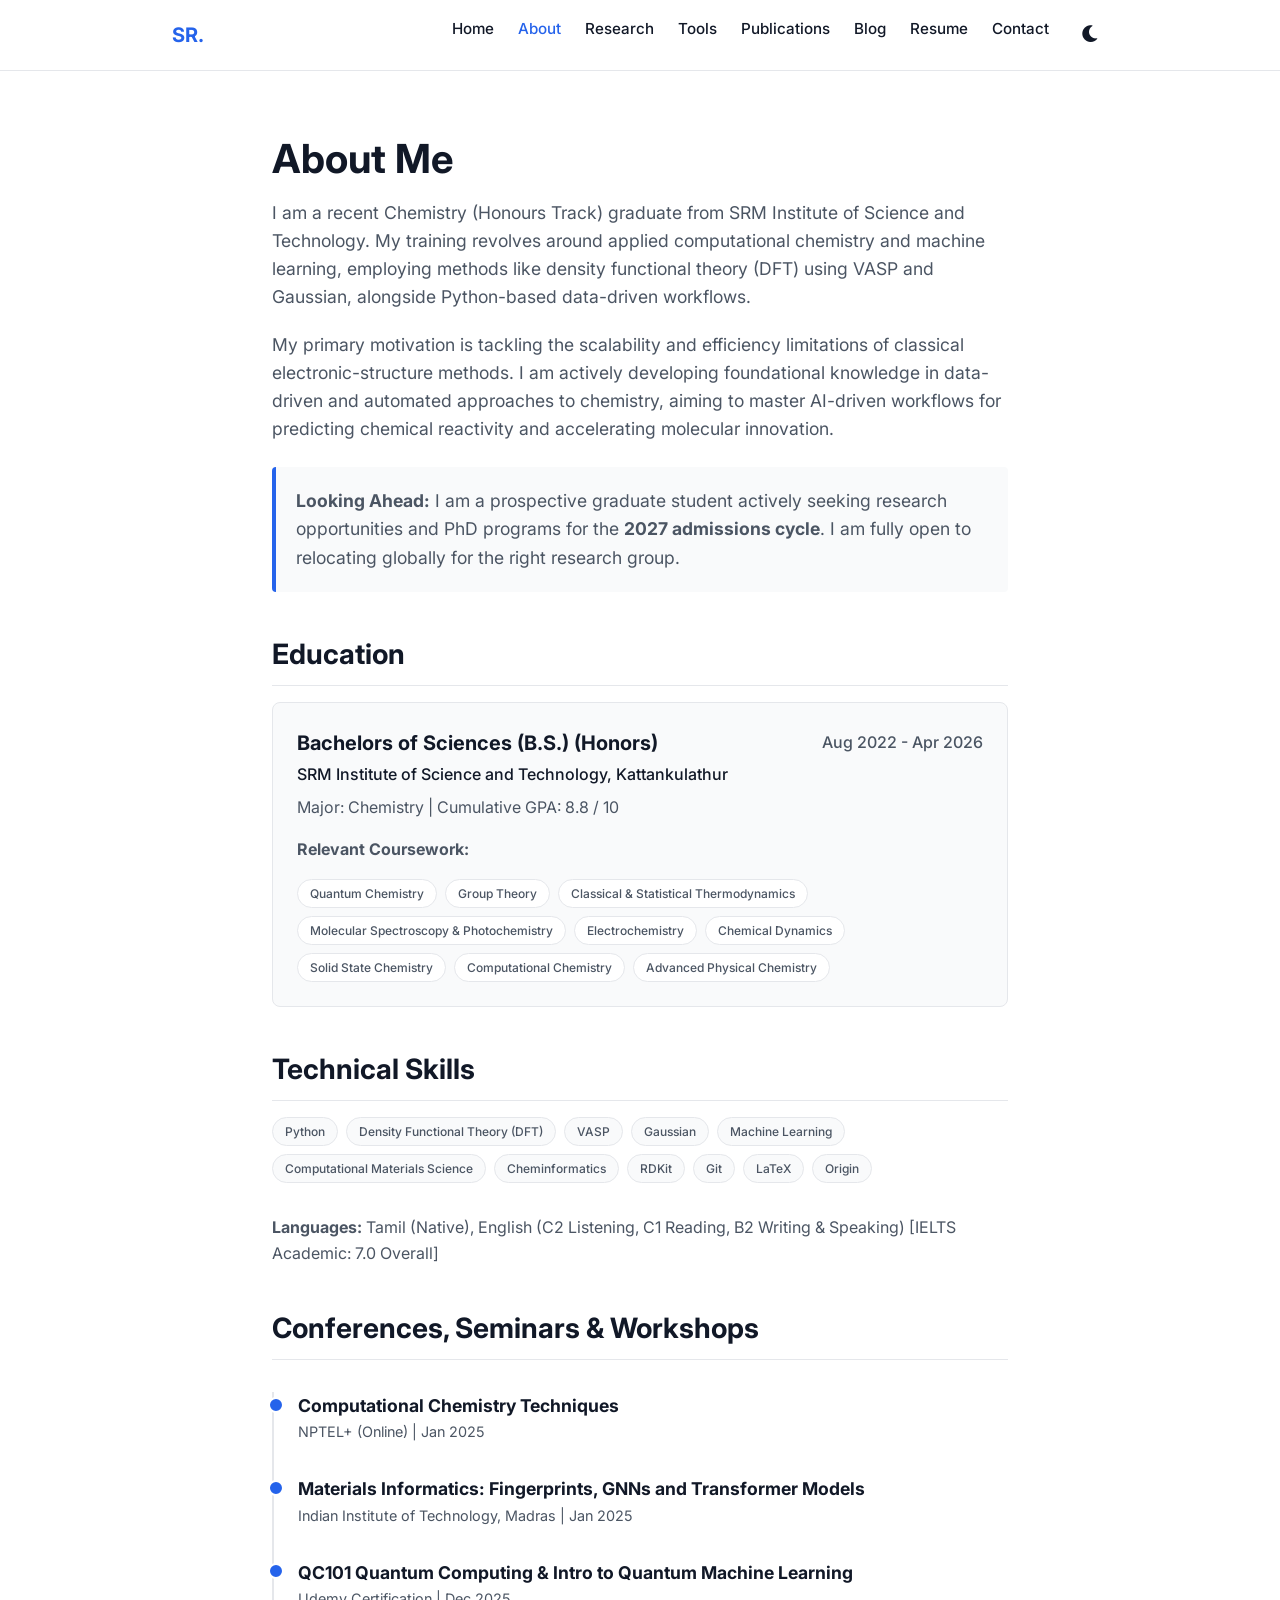
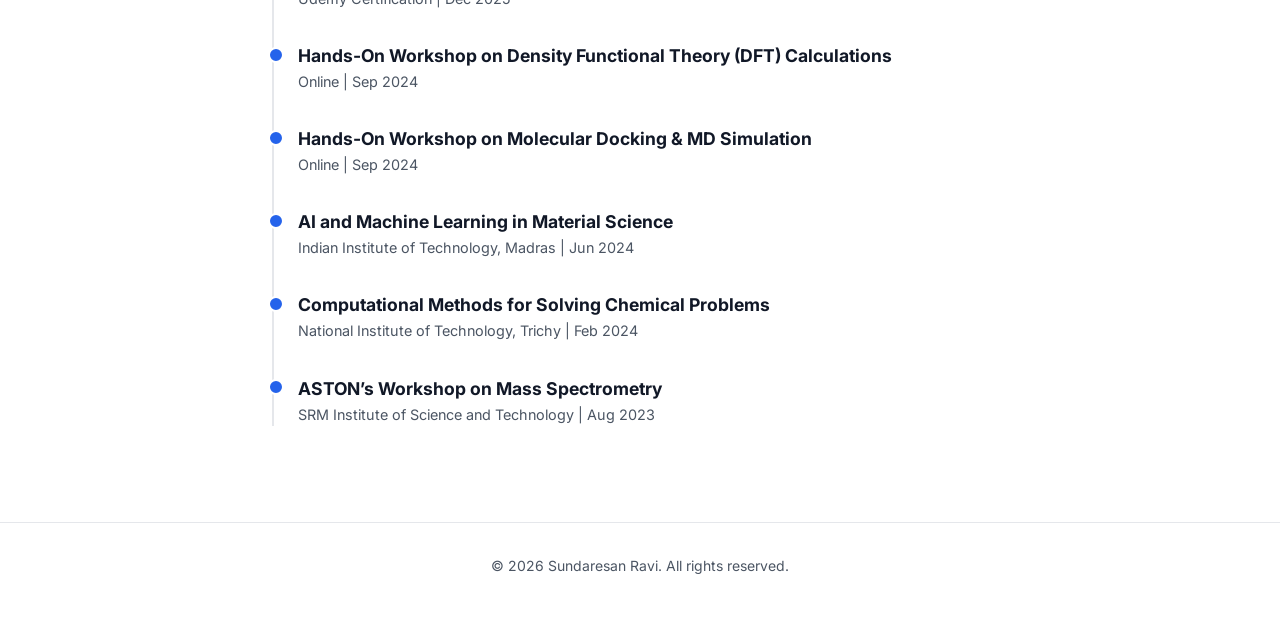
==== about.html @ dd12f919 "Add files via upload" ====
<!DOCTYPE html>
<html lang="en">
<head>
  <meta charset="UTF-8">
  <meta name="viewport" content="width=device-width, initial-scale=1.0">
  <meta name="description" content="About Sundaresan Ravi - Education, Skills, and Timeline">
  <title>About | Sundaresan Ravi</title>
  <link rel="stylesheet" href="css/style.css">
  <link href="https://fonts.googleapis.com/css2?family=Inter:wght@400;500;700&display=swap" rel="stylesheet">
  <link rel="stylesheet" href="https://cdnjs.cloudflare.com/ajax/libs/font-awesome/6.0.0/css/all.min.css">
</head>
<body>
  <header>
    <nav>
      <div class="logo">
        <a href="index.html" style="font-weight: 700; font-size: 1.25rem;">SR.</a>
      </div>
      <button class="mobile-menu-btn" id="mobile-menu-btn" aria-label="Toggle navigation menu" aria-expanded="false">
        <i class="fas fa-bars"></i>
      </button>
      <ul class="nav-links" id="nav-links">
        <li><a href="index.html">Home</a></li>
        <li><a href="about.html">About</a></li>
        <li><a href="research.html">Research</a></li>
        <li><a href="tools.html">Tools</a></li>
        <li><a href="publications.html">Publications</a></li>
        <li><a href="blog.html">Blog</a></li>
        <li><a href="resume.html">Resume</a></li>
        <li><a href="contact.html">Contact</a></li>
        <li>
          <button class="theme-toggle" id="theme-toggle" aria-label="Toggle dark mode">
            <i class="fas fa-moon"></i>
          </button>
        </li>
      </ul>
    </nav>
  </header>

  <main class="fade-in">
    <h1>About Me</h1>
    <p style="font-size: 1.1rem;">
      I am a recent Chemistry (Honours Track) graduate from SRM Institute of Science and Technology. 
      My training revolves around applied computational chemistry and machine learning, employing methods like density functional theory (DFT) 
      using VASP and Gaussian, alongside Python-based data-driven workflows.
    </p>
    <p style="font-size: 1.1rem;">
      My primary motivation is tackling the scalability and efficiency limitations of classical electronic-structure methods. 
      I am actively developing foundational knowledge in data-driven and automated approaches to chemistry, 
      aiming to master AI-driven workflows for predicting chemical reactivity and accelerating molecular innovation.
    </p>
    
    <p style="font-size: 1.1rem; padding: 1.25rem; background: var(--card-bg); border-left: 4px solid var(--accent-color); margin-top: 1.5rem; margin-bottom: 2rem; border-radius: 4px;">
      <strong>Looking Ahead:</strong> I am a prospective graduate student actively seeking research opportunities and PhD programs for the <strong>2027 admissions cycle</strong>. I am fully open to relocating globally for the right research group.
    </p>

    <h2>Education</h2>
    <div class="card">
      <div style="display: flex; justify-content: space-between; align-items: flex-start; flex-wrap: wrap;">
        <div>
          <h3 style="margin-bottom: 0.2rem;">Bachelors of Sciences (B.S.) (Honors)</h3>
          <p style="margin-bottom: 0.5rem; font-weight: 500; color: var(--text-main);">SRM Institute of Science and Technology, Kattankulathur</p>
          <p style="margin-bottom: 0;">Major: Chemistry | Cumulative GPA: 8.8 / 10</p>
        </div>
        <div style="color: var(--text-muted); font-weight: 500; margin-top: 0.2rem;">
          Aug 2022 - Apr 2026
        </div>
      </div>
      <div style="margin-top: 1rem;">
        <p style="margin-bottom: 0.5rem;"><strong>Relevant Coursework:</strong></p>
        <div class="tag-list">
          <span class="tag">Quantum Chemistry</span>
          <span class="tag">Group Theory</span>
          <span class="tag">Classical & Statistical Thermodynamics</span>
          <span class="tag">Molecular Spectroscopy & Photochemistry</span>
          <span class="tag">Electrochemistry</span>
          <span class="tag">Chemical Dynamics</span>
          <span class="tag">Solid State Chemistry</span>
          <span class="tag">Computational Chemistry</span>
          <span class="tag">Advanced Physical Chemistry</span>
        </div>
      </div>
    </div>

    <h2>Technical Skills</h2>
    <div class="tag-list" style="margin-bottom: 2rem;">
      <span class="tag" style="background-color: var(--card-bg);">Python</span>
      <span class="tag" style="background-color: var(--card-bg);">Density Functional Theory (DFT)</span>
      <span class="tag" style="background-color: var(--card-bg);">VASP</span>
      <span class="tag" style="background-color: var(--card-bg);">Gaussian</span>
      <span class="tag" style="background-color: var(--card-bg);">Machine Learning</span>
      <span class="tag" style="background-color: var(--card-bg);">Computational Materials Science</span>
      <span class="tag" style="background-color: var(--card-bg);">Cheminformatics</span>
      <span class="tag" style="background-color: var(--card-bg);">RDKit</span>
      <span class="tag" style="background-color: var(--card-bg);">Git</span>
      <span class="tag" style="background-color: var(--card-bg);">LaTeX</span>
      <span class="tag" style="background-color: var(--card-bg);">Origin</span>
    </div>
    
    <p><strong>Languages:</strong> Tamil (Native), English (C2 Listening, C1 Reading, B2 Writing & Speaking) [IELTS Academic: 7.0 Overall]</p>

    <h2>Conferences, Seminars & Workshops</h2>
    <div class="timeline">
      <div class="timeline-item">
        <h3 style="margin: 0; font-size: 1.1rem;">Computational Chemistry Techniques</h3>
        <p style="margin: 0; font-size: 0.9rem;">NPTEL+ (Online) | Jan 2025</p>
      </div>
      <div class="timeline-item">
        <h3 style="margin: 0; font-size: 1.1rem;">Materials Informatics: Fingerprints, GNNs and Transformer Models</h3>
        <p style="margin: 0; font-size: 0.9rem;">Indian Institute of Technology, Madras | Jan 2025</p>
      </div>
      <div class="timeline-item">
        <h3 style="margin: 0; font-size: 1.1rem;">QC101 Quantum Computing & Intro to Quantum Machine Learning</h3>
        <p style="margin: 0; font-size: 0.9rem;">Udemy Certification | Dec 2025</p>
      </div>
      <div class="timeline-item">
        <h3 style="margin: 0; font-size: 1.1rem;">Hands-On Workshop on Density Functional Theory (DFT) Calculations</h3>
        <p style="margin: 0; font-size: 0.9rem;">Online | Sep 2024</p>
      </div>
      <div class="timeline-item">
        <h3 style="margin: 0; font-size: 1.1rem;">Hands-On Workshop on Molecular Docking & MD Simulation</h3>
        <p style="margin: 0; font-size: 0.9rem;">Online | Sep 2024</p>
      </div>
      <div class="timeline-item">
        <h3 style="margin: 0; font-size: 1.1rem;">AI and Machine Learning in Material Science</h3>
        <p style="margin: 0; font-size: 0.9rem;">Indian Institute of Technology, Madras | Jun 2024</p>
      </div>
      <div class="timeline-item">
        <h3 style="margin: 0; font-size: 1.1rem;">Computational Methods for Solving Chemical Problems</h3>
        <p style="margin: 0; font-size: 0.9rem;">National Institute of Technology, Trichy | Feb 2024</p>
      </div>
      <div class="timeline-item">
        <h3 style="margin: 0; font-size: 1.1rem;">ASTON’s Workshop on Mass Spectrometry</h3>
        <p style="margin: 0; font-size: 0.9rem;">SRM Institute of Science and Technology | Aug 2023</p>
      </div>
    </div>
  </main>

  <footer>
    <p>&copy; 2026 Sundaresan Ravi. All rights reserved.</p>
  </footer>
  <script src="js/main.js"></script>
</body>
</html>
---- css/style.css ----
:root {
  --bg-color: #ffffff;
  --text-main: #111827;
  --text-muted: #4b5563;
  --accent-color: #2563eb;
  --accent-hover: #1d4ed8;
  --nav-bg: rgba(255, 255, 255, 0.8);
  --border-color: #e5e7eb;
  --card-bg: #f9fafb;
}

[data-theme="dark"] {
  --bg-color: #000000;
  --text-main: #ffffff;
  --text-muted: #a1a1aa;
  --accent-color: #60a5fa;
  --accent-hover: #93c5fd;
  --nav-bg: rgba(0, 0, 0, 0.8);
  --border-color: #27272a;
  --card-bg: #121212;
}

* {
  margin: 0;
  padding: 0;
  box-sizing: border-box;
}

body {
  font-family: 'Inter', -apple-system, BlinkMacSystemFont, "Segoe UI", Roboto, Helvetica, Arial, sans-serif;
  background-color: var(--bg-color);
  color: var(--text-main);
  line-height: 1.6;
  transition: background-color 0.3s ease, color 0.3s ease;
}

a {
  color: var(--accent-color);
  text-decoration: none;
  transition: color 0.2s ease;
}

a:hover {
  color: var(--accent-hover);
}

header {
  position: sticky;
  top: 0;
  z-index: 100;
  background: var(--nav-bg);
  backdrop-filter: blur(10px);
  border-bottom: 1px solid var(--border-color);
}

nav {
  max-width: 1000px;
  margin: 0 auto;
  padding: 1rem 2rem;
  display: flex;
  justify-content: space-between;
  align-items: center;
}

.nav-links {
  display: flex;
  gap: 1.5rem;
  list-style: none;
}

.nav-links a {
  color: var(--text-main);
  font-weight: 500;
  font-size: 0.95rem;
}

.nav-links a:hover,
.nav-links a.active {
  color: var(--accent-color);
}

.theme-toggle {
  background: none;
  border: none;
  cursor: pointer;
  color: var(--text-main);
  font-size: 1.2rem;
  padding: 0.5rem;
  border-radius: 50%;
  transition: background-color 0.2s;
}

.theme-toggle:hover {
  background-color: var(--card-bg);
}

.mobile-menu-btn {
  display: none;
  background: none;
  border: none;
  cursor: pointer;
  color: var(--text-main);
  font-size: 1.5rem;
}

main {
  max-width: 800px;
  margin: 0 auto;
  padding: 4rem 2rem;
  min-height: calc(100vh - 140px);
}

h1, h2, h3, h4 {
  color: var(--text-main);
  margin-bottom: 1rem;
  font-weight: 700;
}

h1 {
  font-size: 2.5rem;
  line-height: 1.2;
}

h2 {
  font-size: 1.75rem;
  margin-top: 2.5rem;
  border-bottom: 1px solid var(--border-color);
  padding-bottom: 0.5rem;
}

h3 {
  font-size: 1.25rem;
  margin-top: 1.5rem;
}

p {
  margin-bottom: 1.2rem;
  color: var(--text-muted);
}

.hero {
  display: flex;
  align-items: center;
  gap: 2rem;
  margin-bottom: 3rem;
}

.hero-text {
  flex: 1;
}

.hero-text h1 {
  margin-bottom: 0.5rem;
}

.hero-text .tagline {
  font-size: 1.25rem;
  color: var(--accent-color);
  margin-bottom: 1rem;
  font-weight: 500;
}

.btn {
  display: inline-block;
  padding: 0.5rem 1.25rem;
  border-radius: 6px;
  font-weight: 500;
  text-align: center;
  transition: background-color 0.2s, color 0.2s;
  cursor: pointer;
}

.btn-primary {
  background-color: var(--accent-color);
  color: #fff !important;
}

.btn-primary:hover {
  background-color: var(--accent-hover);
}

.btn-outline {
  border: 1px solid var(--border-color);
  color: var(--text-main) !important;
}

.btn-outline:hover {
  border-color: var(--accent-color);
  color: var(--accent-color) !important;
}

.card {
  background-color: var(--card-bg);
  border: 1px solid var(--border-color);
  border-radius: 8px;
  padding: 1.5rem;
  margin-bottom: 1.5rem;
  transition: transform 0.2s, box-shadow 0.2s;
}

.card:hover {
  transform: translateY(-2px);
  box-shadow: 0 4px 6px -1px rgba(0, 0, 0, 0.1);
}

.card h3 {
  margin-top: 0;
  margin-bottom: 0.5rem;
}

.card-meta {
  font-size: 0.875rem;
  color: var(--text-muted);
  margin-bottom: 1rem;
  font-weight: 500;
}

.tag-list {
  display: flex;
  flex-wrap: wrap;
  gap: 0.5rem;
  margin-top: 1rem;
}

.tag {
  background-color: var(--bg-color);
  border: 1px solid var(--border-color);
  padding: 0.25rem 0.75rem;
  border-radius: 9999px;
  font-size: 0.75rem;
  font-weight: 500;
  color: var(--text-muted);
}

.timeline {
  position: relative;
  border-left: 2px solid var(--border-color);
  padding-left: 1.5rem;
  margin-top: 2rem;
}

.timeline-item {
  position: relative;
  margin-bottom: 2rem;
}

.timeline-item::before {
  content: '';
  position: absolute;
  left: -1.85rem;
  top: 0.3rem;
  width: 0.75rem;
  height: 0.75rem;
  background-color: var(--accent-color);
  border-radius: 50%;
  border: 2px solid var(--bg-color);
}

.contact-grid {
  display: grid;
  grid-template-columns: repeat(auto-fit, minmax(250px, 1fr));
  gap: 1.5rem;
  margin-top: 2rem;
}

.contact-item {
  display: flex;
  align-items: center;
  gap: 1rem;
  padding: 1rem;
  background: var(--card-bg);
  border: 1px solid var(--border-color);
  border-radius: 8px;
}

.contact-item i {
  font-size: 1.5rem;
  color: var(--accent-color);
}

footer {
  text-align: center;
  padding: 2rem;
  border-top: 1px solid var(--border-color);
  color: var(--text-muted);
  font-size: 0.875rem;
}

/* Animations */
.fade-in {
  animation: fadeIn 0.5s ease-in-out;
}

@keyframes fadeIn {
  from { opacity: 0; transform: translateY(10px); }
  to { opacity: 1; transform: translateY(0); }
}

/* Responsive */
@media (max-width: 768px) {
  .nav-links {
    display: none;
    position: absolute;
    top: 100%;
    left: 0;
    width: 100%;
    background: var(--nav-bg);
    flex-direction: column;
    padding: 1rem;
    border-bottom: 1px solid var(--border-color);
    text-align: center;
  }
  
  .nav-links.show {
    display: flex;
  }
  
  .mobile-menu-btn {
    display: block;
  }
  
  .hero {
    flex-direction: column-reverse;
    text-align: center;
  }
  
  main {
    padding: 2rem 1.5rem;
  }
}
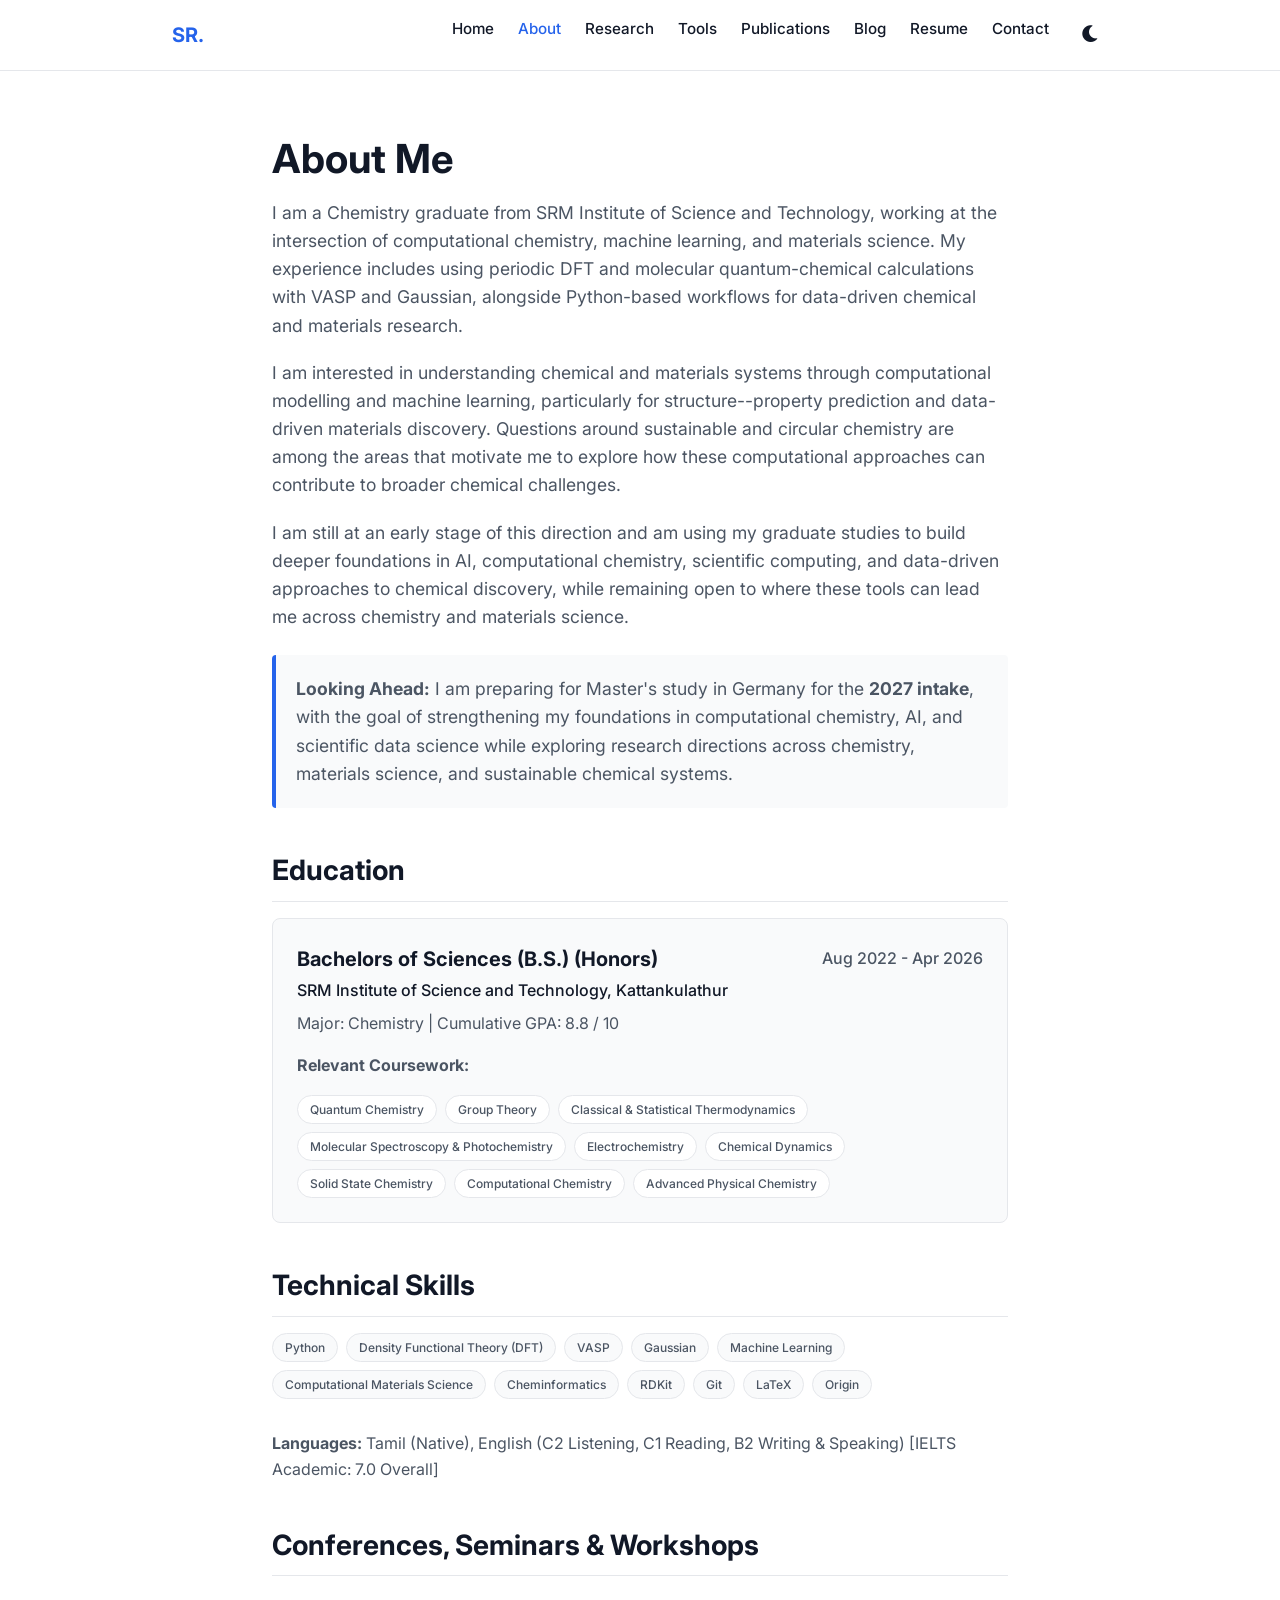
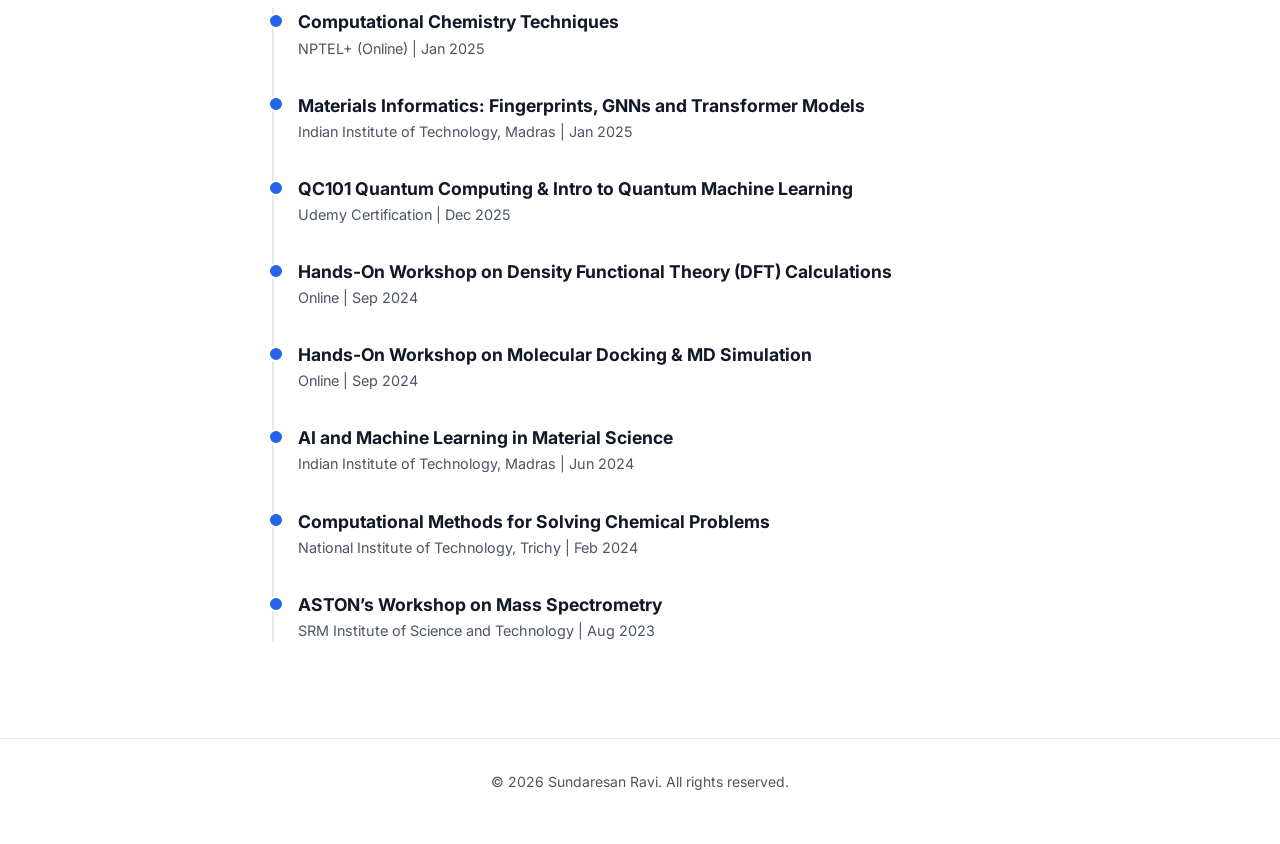
==== commit f2904b8d: "Revise About Me content for clarity and focus Updated personal description and future goals in the A" ====
--- a/about.html
+++ b/about.html
@@ -1,145 +1,154 @@
-<!DOCTYPE html>
-<html lang="en">
-<head>
-  <meta charset="UTF-8">
-  <meta name="viewport" content="width=device-width, initial-scale=1.0">
-  <meta name="description" content="About Sundaresan Ravi - Education, Skills, and Timeline">
-  <title>About | Sundaresan Ravi</title>
-  <link rel="stylesheet" href="css/style.css">
-  <link href="https://fonts.googleapis.com/css2?family=Inter:wght@400;500;700&display=swap" rel="stylesheet">
-  <link rel="stylesheet" href="https://cdnjs.cloudflare.com/ajax/libs/font-awesome/6.0.0/css/all.min.css">
-</head>
-<body>
-  <header>
-    <nav>
-      <div class="logo">
-        <a href="index.html" style="font-weight: 700; font-size: 1.25rem;">SR.</a>
-      </div>
-      <button class="mobile-menu-btn" id="mobile-menu-btn" aria-label="Toggle navigation menu" aria-expanded="false">
-        <i class="fas fa-bars"></i>
-      </button>
-      <ul class="nav-links" id="nav-links">
-        <li><a href="index.html">Home</a></li>
-        <li><a href="about.html">About</a></li>
-        <li><a href="research.html">Research</a></li>
-        <li><a href="tools.html">Tools</a></li>
-        <li><a href="publications.html">Publications</a></li>
-        <li><a href="blog.html">Blog</a></li>
-        <li><a href="resume.html">Resume</a></li>
-        <li><a href="contact.html">Contact</a></li>
-        <li>
-          <button class="theme-toggle" id="theme-toggle" aria-label="Toggle dark mode">
-            <i class="fas fa-moon"></i>
-          </button>
-        </li>
-      </ul>
-    </nav>
-  </header>
-
-  <main class="fade-in">
-    <h1>About Me</h1>
-    <p style="font-size: 1.1rem;">
-      I am a recent Chemistry (Honours Track) graduate from SRM Institute of Science and Technology. 
-      My training revolves around applied computational chemistry and machine learning, employing methods like density functional theory (DFT) 
-      using VASP and Gaussian, alongside Python-based data-driven workflows.
-    </p>
-    <p style="font-size: 1.1rem;">
-      My primary motivation is tackling the scalability and efficiency limitations of classical electronic-structure methods. 
-      I am actively developing foundational knowledge in data-driven and automated approaches to chemistry, 
-      aiming to master AI-driven workflows for predicting chemical reactivity and accelerating molecular innovation.
-    </p>
-    
-    <p style="font-size: 1.1rem; padding: 1.25rem; background: var(--card-bg); border-left: 4px solid var(--accent-color); margin-top: 1.5rem; margin-bottom: 2rem; border-radius: 4px;">
-      <strong>Looking Ahead:</strong> I am a prospective graduate student actively seeking research opportunities and PhD programs for the <strong>2027 admissions cycle</strong>. I am fully open to relocating globally for the right research group.
-    </p>
-
-    <h2>Education</h2>
-    <div class="card">
-      <div style="display: flex; justify-content: space-between; align-items: flex-start; flex-wrap: wrap;">
-        <div>
-          <h3 style="margin-bottom: 0.2rem;">Bachelors of Sciences (B.S.) (Honors)</h3>
-          <p style="margin-bottom: 0.5rem; font-weight: 500; color: var(--text-main);">SRM Institute of Science and Technology, Kattankulathur</p>
-          <p style="margin-bottom: 0;">Major: Chemistry | Cumulative GPA: 8.8 / 10</p>
-        </div>
-        <div style="color: var(--text-muted); font-weight: 500; margin-top: 0.2rem;">
-          Aug 2022 - Apr 2026
-        </div>
-      </div>
-      <div style="margin-top: 1rem;">
-        <p style="margin-bottom: 0.5rem;"><strong>Relevant Coursework:</strong></p>
-        <div class="tag-list">
-          <span class="tag">Quantum Chemistry</span>
-          <span class="tag">Group Theory</span>
-          <span class="tag">Classical & Statistical Thermodynamics</span>
-          <span class="tag">Molecular Spectroscopy & Photochemistry</span>
-          <span class="tag">Electrochemistry</span>
-          <span class="tag">Chemical Dynamics</span>
-          <span class="tag">Solid State Chemistry</span>
-          <span class="tag">Computational Chemistry</span>
-          <span class="tag">Advanced Physical Chemistry</span>
-        </div>
-      </div>
-    </div>
-
-    <h2>Technical Skills</h2>
-    <div class="tag-list" style="margin-bottom: 2rem;">
-      <span class="tag" style="background-color: var(--card-bg);">Python</span>
-      <span class="tag" style="background-color: var(--card-bg);">Density Functional Theory (DFT)</span>
-      <span class="tag" style="background-color: var(--card-bg);">VASP</span>
-      <span class="tag" style="background-color: var(--card-bg);">Gaussian</span>
-      <span class="tag" style="background-color: var(--card-bg);">Machine Learning</span>
-      <span class="tag" style="background-color: var(--card-bg);">Computational Materials Science</span>
-      <span class="tag" style="background-color: var(--card-bg);">Cheminformatics</span>
-      <span class="tag" style="background-color: var(--card-bg);">RDKit</span>
-      <span class="tag" style="background-color: var(--card-bg);">Git</span>
-      <span class="tag" style="background-color: var(--card-bg);">LaTeX</span>
-      <span class="tag" style="background-color: var(--card-bg);">Origin</span>
-    </div>
-    
-    <p><strong>Languages:</strong> Tamil (Native), English (C2 Listening, C1 Reading, B2 Writing & Speaking) [IELTS Academic: 7.0 Overall]</p>
-
-    <h2>Conferences, Seminars & Workshops</h2>
-    <div class="timeline">
-      <div class="timeline-item">
-        <h3 style="margin: 0; font-size: 1.1rem;">Computational Chemistry Techniques</h3>
-        <p style="margin: 0; font-size: 0.9rem;">NPTEL+ (Online) | Jan 2025</p>
-      </div>
-      <div class="timeline-item">
-        <h3 style="margin: 0; font-size: 1.1rem;">Materials Informatics: Fingerprints, GNNs and Transformer Models</h3>
-        <p style="margin: 0; font-size: 0.9rem;">Indian Institute of Technology, Madras | Jan 2025</p>
-      </div>
-      <div class="timeline-item">
-        <h3 style="margin: 0; font-size: 1.1rem;">QC101 Quantum Computing & Intro to Quantum Machine Learning</h3>
-        <p style="margin: 0; font-size: 0.9rem;">Udemy Certification | Dec 2025</p>
-      </div>
-      <div class="timeline-item">
-        <h3 style="margin: 0; font-size: 1.1rem;">Hands-On Workshop on Density Functional Theory (DFT) Calculations</h3>
-        <p style="margin: 0; font-size: 0.9rem;">Online | Sep 2024</p>
-      </div>
-      <div class="timeline-item">
-        <h3 style="margin: 0; font-size: 1.1rem;">Hands-On Workshop on Molecular Docking & MD Simulation</h3>
-        <p style="margin: 0; font-size: 0.9rem;">Online | Sep 2024</p>
-      </div>
-      <div class="timeline-item">
-        <h3 style="margin: 0; font-size: 1.1rem;">AI and Machine Learning in Material Science</h3>
-        <p style="margin: 0; font-size: 0.9rem;">Indian Institute of Technology, Madras | Jun 2024</p>
-      </div>
-      <div class="timeline-item">
-        <h3 style="margin: 0; font-size: 1.1rem;">Computational Methods for Solving Chemical Problems</h3>
-        <p style="margin: 0; font-size: 0.9rem;">National Institute of Technology, Trichy | Feb 2024</p>
-      </div>
-      <div class="timeline-item">
-        <h3 style="margin: 0; font-size: 1.1rem;">ASTON’s Workshop on Mass Spectrometry</h3>
-        <p style="margin: 0; font-size: 0.9rem;">SRM Institute of Science and Technology | Aug 2023</p>
-      </div>
-    </div>
-  </main>
-
-  <footer>
-    <p>&copy; 2026 Sundaresan Ravi. All rights reserved.</p>
-  </footer>
-  <script src="js/main.js"></script>
-</body>
-</html>
+<!DOCTYPE html>
+<html lang="en">
+<head>
+  <meta charset="UTF-8">
+  <meta name="viewport" content="width=device-width, initial-scale=1.0">
+  <meta name="description" content="About Sundaresan Ravi - Education, Skills, and Timeline">
+  <title>About | Sundaresan Ravi</title>
+  <link rel="stylesheet" href="css/style.css">
+  <link href="https://fonts.googleapis.com/css2?family=Inter:wght@400;500;700&display=swap" rel="stylesheet">
+  <link rel="stylesheet" href="https://cdnjs.cloudflare.com/ajax/libs/font-awesome/6.0.0/css/all.min.css">
+</head>
+<body>
+  <header>
+    <nav>
+      <div class="logo">
+        <a href="index.html" style="font-weight: 700; font-size: 1.25rem;">SR.</a>
+      </div>
+      <button class="mobile-menu-btn" id="mobile-menu-btn" aria-label="Toggle navigation menu" aria-expanded="false">
+        <i class="fas fa-bars"></i>
+      </button>
+      <ul class="nav-links" id="nav-links">
+        <li><a href="index.html">Home</a></li>
+        <li><a href="about.html">About</a></li>
+        <li><a href="research.html">Research</a></li>
+        <li><a href="tools.html">Tools</a></li>
+        <li><a href="publications.html">Publications</a></li>
+        <li><a href="blog.html">Blog</a></li>
+        <li><a href="resume.html">Resume</a></li>
+        <li><a href="contact.html">Contact</a></li>
+        <li>
+          <button class="theme-toggle" id="theme-toggle" aria-label="Toggle dark mode">
+            <i class="fas fa-moon"></i>
+          </button>
+        </li>
+      </ul>
+    </nav>
+  </header>
 
+  <main class="fade-in">
+    <h1>About Me</h1>
+    <p style="font-size: 1.1rem;">
+      I am a Chemistry graduate from SRM Institute of Science and Technology, working at the intersection of 
+      computational chemistry, machine learning, and materials science. My experience includes using periodic 
+      DFT and molecular quantum-chemical calculations with VASP and Gaussian, alongside Python-based workflows 
+      for data-driven chemical and materials research.
+    </p>
 
+    <p style="font-size: 1.1rem;">
+      I am interested in understanding chemical and materials systems through computational modelling and 
+      machine learning, particularly for structure--property prediction and data-driven materials discovery. 
+      Questions around sustainable and circular chemistry are among the areas that motivate me to explore how 
+      these computational approaches can contribute to broader chemical challenges.
+    </p>
+    
+    <p style="font-size: 1.1rem;">
+      I am still at an early stage of this direction and am using my graduate studies to build deeper foundations 
+      in AI, computational chemistry, scientific computing, and data-driven approaches to chemical discovery, 
+      while remaining open to where these tools can lead me across chemistry and materials science.
+    </p>
+    
+    <p style="font-size: 1.1rem; padding: 1.25rem; background: var(--card-bg); border-left: 4px solid var(--accent-color); margin-top: 1.5rem; margin-bottom: 2rem; border-radius: 4px;">
+      <strong>Looking Ahead:</strong> I am preparing for Master's study in Germany for the <strong>2027 intake</strong>, 
+      with the goal of strengthening my foundations in computational chemistry, AI, and scientific data science 
+      while exploring research directions across chemistry, materials science, and sustainable chemical systems.
+    </p>
+
+    <h2>Education</h2>
+    <div class="card">
+      <div style="display: flex; justify-content: space-between; align-items: flex-start; flex-wrap: wrap;">
+        <div>
+          <h3 style="margin-bottom: 0.2rem;">Bachelors of Sciences (B.S.) (Honors)</h3>
+          <p style="margin-bottom: 0.5rem; font-weight: 500; color: var(--text-main);">SRM Institute of Science and Technology, Kattankulathur</p>
+          <p style="margin-bottom: 0;">Major: Chemistry | Cumulative GPA: 8.8 / 10</p>
+        </div>
+        <div style="color: var(--text-muted); font-weight: 500; margin-top: 0.2rem;">
+          Aug 2022 - Apr 2026
+        </div>
+      </div>
+      <div style="margin-top: 1rem;">
+        <p style="margin-bottom: 0.5rem;"><strong>Relevant Coursework:</strong></p>
+        <div class="tag-list">
+          <span class="tag">Quantum Chemistry</span>
+          <span class="tag">Group Theory</span>
+          <span class="tag">Classical & Statistical Thermodynamics</span>
+          <span class="tag">Molecular Spectroscopy & Photochemistry</span>
+          <span class="tag">Electrochemistry</span>
+          <span class="tag">Chemical Dynamics</span>
+          <span class="tag">Solid State Chemistry</span>
+          <span class="tag">Computational Chemistry</span>
+          <span class="tag">Advanced Physical Chemistry</span>
+        </div>
+      </div>
+    </div>
+
+    <h2>Technical Skills</h2>
+    <div class="tag-list" style="margin-bottom: 2rem;">
+      <span class="tag" style="background-color: var(--card-bg);">Python</span>
+      <span class="tag" style="background-color: var(--card-bg);">Density Functional Theory (DFT)</span>
+      <span class="tag" style="background-color: var(--card-bg);">VASP</span>
+      <span class="tag" style="background-color: var(--card-bg);">Gaussian</span>
+      <span class="tag" style="background-color: var(--card-bg);">Machine Learning</span>
+      <span class="tag" style="background-color: var(--card-bg);">Computational Materials Science</span>
+      <span class="tag" style="background-color: var(--card-bg);">Cheminformatics</span>
+      <span class="tag" style="background-color: var(--card-bg);">RDKit</span>
+      <span class="tag" style="background-color: var(--card-bg);">Git</span>
+      <span class="tag" style="background-color: var(--card-bg);">LaTeX</span>
+      <span class="tag" style="background-color: var(--card-bg);">Origin</span>
+    </div>
+    
+    <p><strong>Languages:</strong> Tamil (Native), English (C2 Listening, C1 Reading, B2 Writing & Speaking) [IELTS Academic: 7.0 Overall]</p>
+
+    <h2>Conferences, Seminars & Workshops</h2>
+    <div class="timeline">
+      <div class="timeline-item">
+        <h3 style="margin: 0; font-size: 1.1rem;">Computational Chemistry Techniques</h3>
+        <p style="margin: 0; font-size: 0.9rem;">NPTEL+ (Online) | Jan 2025</p>
+      </div>
+      <div class="timeline-item">
+        <h3 style="margin: 0; font-size: 1.1rem;">Materials Informatics: Fingerprints, GNNs and Transformer Models</h3>
+        <p style="margin: 0; font-size: 0.9rem;">Indian Institute of Technology, Madras | Jan 2025</p>
+      </div>
+      <div class="timeline-item">
+        <h3 style="margin: 0; font-size: 1.1rem;">QC101 Quantum Computing & Intro to Quantum Machine Learning</h3>
+        <p style="margin: 0; font-size: 0.9rem;">Udemy Certification | Dec 2025</p>
+      </div>
+      <div class="timeline-item">
+        <h3 style="margin: 0; font-size: 1.1rem;">Hands-On Workshop on Density Functional Theory (DFT) Calculations</h3>
+        <p style="margin: 0; font-size: 0.9rem;">Online | Sep 2024</p>
+      </div>
+      <div class="timeline-item">
+        <h3 style="margin: 0; font-size: 1.1rem;">Hands-On Workshop on Molecular Docking & MD Simulation</h3>
+        <p style="margin: 0; font-size: 0.9rem;">Online | Sep 2024</p>
+      </div>
+      <div class="timeline-item">
+        <h3 style="margin: 0; font-size: 1.1rem;">AI and Machine Learning in Material Science</h3>
+        <p style="margin: 0; font-size: 0.9rem;">Indian Institute of Technology, Madras | Jun 2024</p>
+      </div>
+      <div class="timeline-item">
+        <h3 style="margin: 0; font-size: 1.1rem;">Computational Methods for Solving Chemical Problems</h3>
+        <p style="margin: 0; font-size: 0.9rem;">National Institute of Technology, Trichy | Feb 2024</p>
+      </div>
+      <div class="timeline-item">
+        <h3 style="margin: 0; font-size: 1.1rem;">ASTON’s Workshop on Mass Spectrometry</h3>
+        <p style="margin: 0; font-size: 0.9rem;">SRM Institute of Science and Technology | Aug 2023</p>
+      </div>
+    </div>
+  </main>
+
+  <footer>
+    <p>&copy; 2026 Sundaresan Ravi. All rights reserved.</p>
+  </footer>
+  <script src="js/main.js"></script>
+</body>
+</html>
